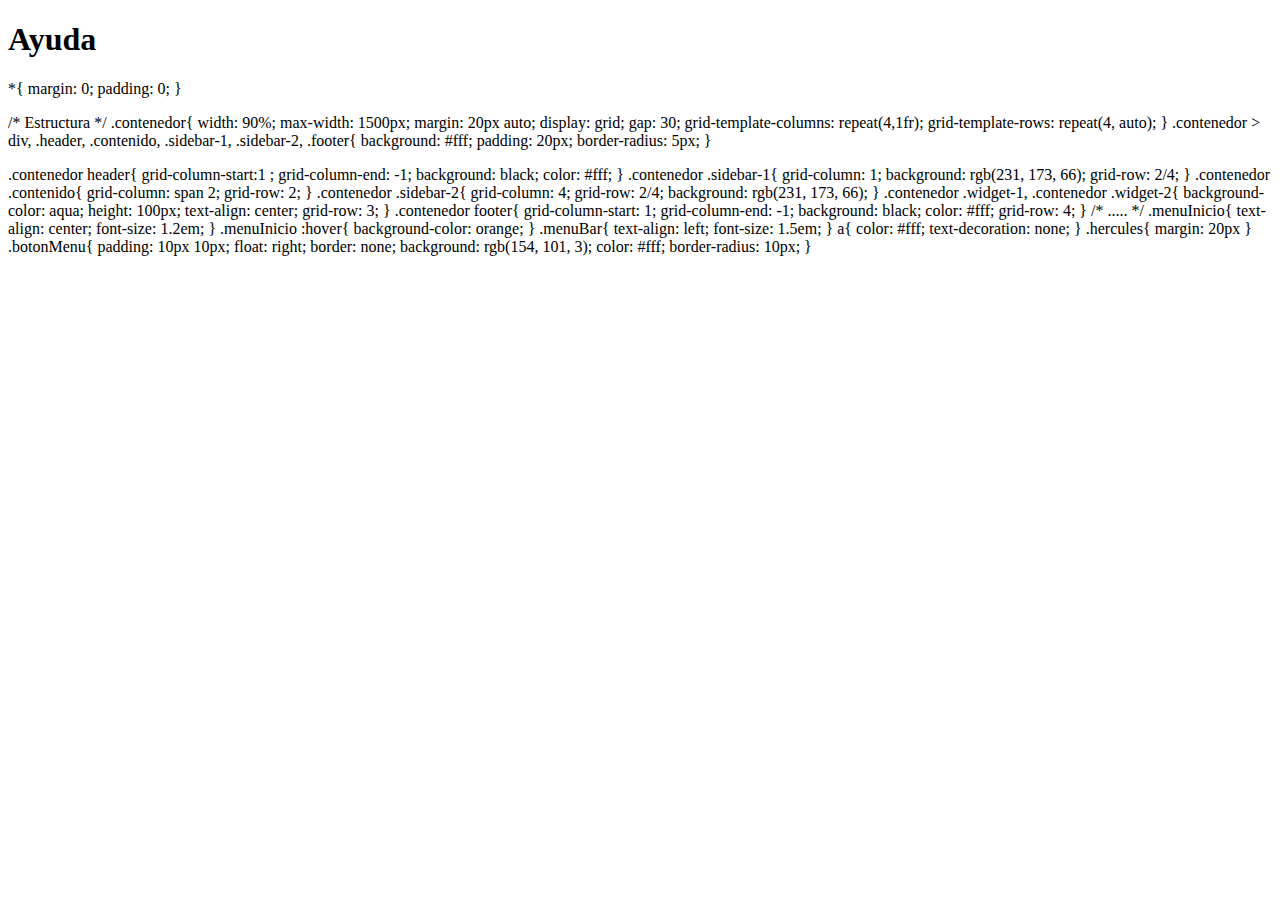
==== index.html @ abd7b9ef "creacion de ayuda" ====
<!DOCTYPE html>
<html lang="en">

<head>
  <meta charset="UTF-8">
  <meta http-equiv="X-UA-Compatible" content="IE=edge">
  <meta name="viewport" content="width=device-width, initial-scale=1.0">
  <title>Document</title>
</head>

<body>
<h1>Ayuda</h1>
  <p>
    *{
    margin: 0;
    padding: 0;
    }
  <p>
    /* Estructura */
    .contenedor{
    width: 90%;
    max-width: 1500px;
    margin: 20px auto;
    display: grid;
    gap: 30;
    grid-template-columns: repeat(4,1fr);
    grid-template-rows: repeat(4, auto);

    }
    .contenedor > div,
    .header,
    .contenido,
    .sidebar-1,
    .sidebar-2,
    .footer{
    background: #fff;
    padding: 20px;
    border-radius: 5px;
    }
  </p>

  .contenedor header{
  grid-column-start:1 ;
  grid-column-end: -1;
  background: black;
  color: #fff;


  }

  .contenedor .sidebar-1{
  grid-column: 1;
  background: rgb(231, 173, 66);
  grid-row: 2/4;
  }

  .contenedor .contenido{
  grid-column: span 2;
  grid-row: 2;
  }

  .contenedor .sidebar-2{
  grid-column: 4;
  grid-row: 2/4;
  background: rgb(231, 173, 66);
  }

  .contenedor .widget-1,
  .contenedor .widget-2{
  background-color: aqua;
  height: 100px;
  text-align: center;
  grid-row: 3;
  }

  .contenedor footer{
  grid-column-start: 1;
  grid-column-end: -1;
  background: black;
  color: #fff;
  grid-row: 4;
  }

  /* ..... */
  .menuInicio{
  text-align: center;
  font-size: 1.2em;

  }
  .menuInicio :hover{
  background-color: orange;
  }

  .menuBar{
  text-align: left;
  font-size: 1.5em;
  }
  a{
  color: #fff;
  text-decoration: none;
  }

  .hercules{
  margin: 20px
  }

  .botonMenu{
  padding: 10px 10px;
  float: right;
  border: none;
  background: rgb(154, 101, 3);
  color: #fff;
  border-radius: 10px;

  }
  </p>
</body>

</html>
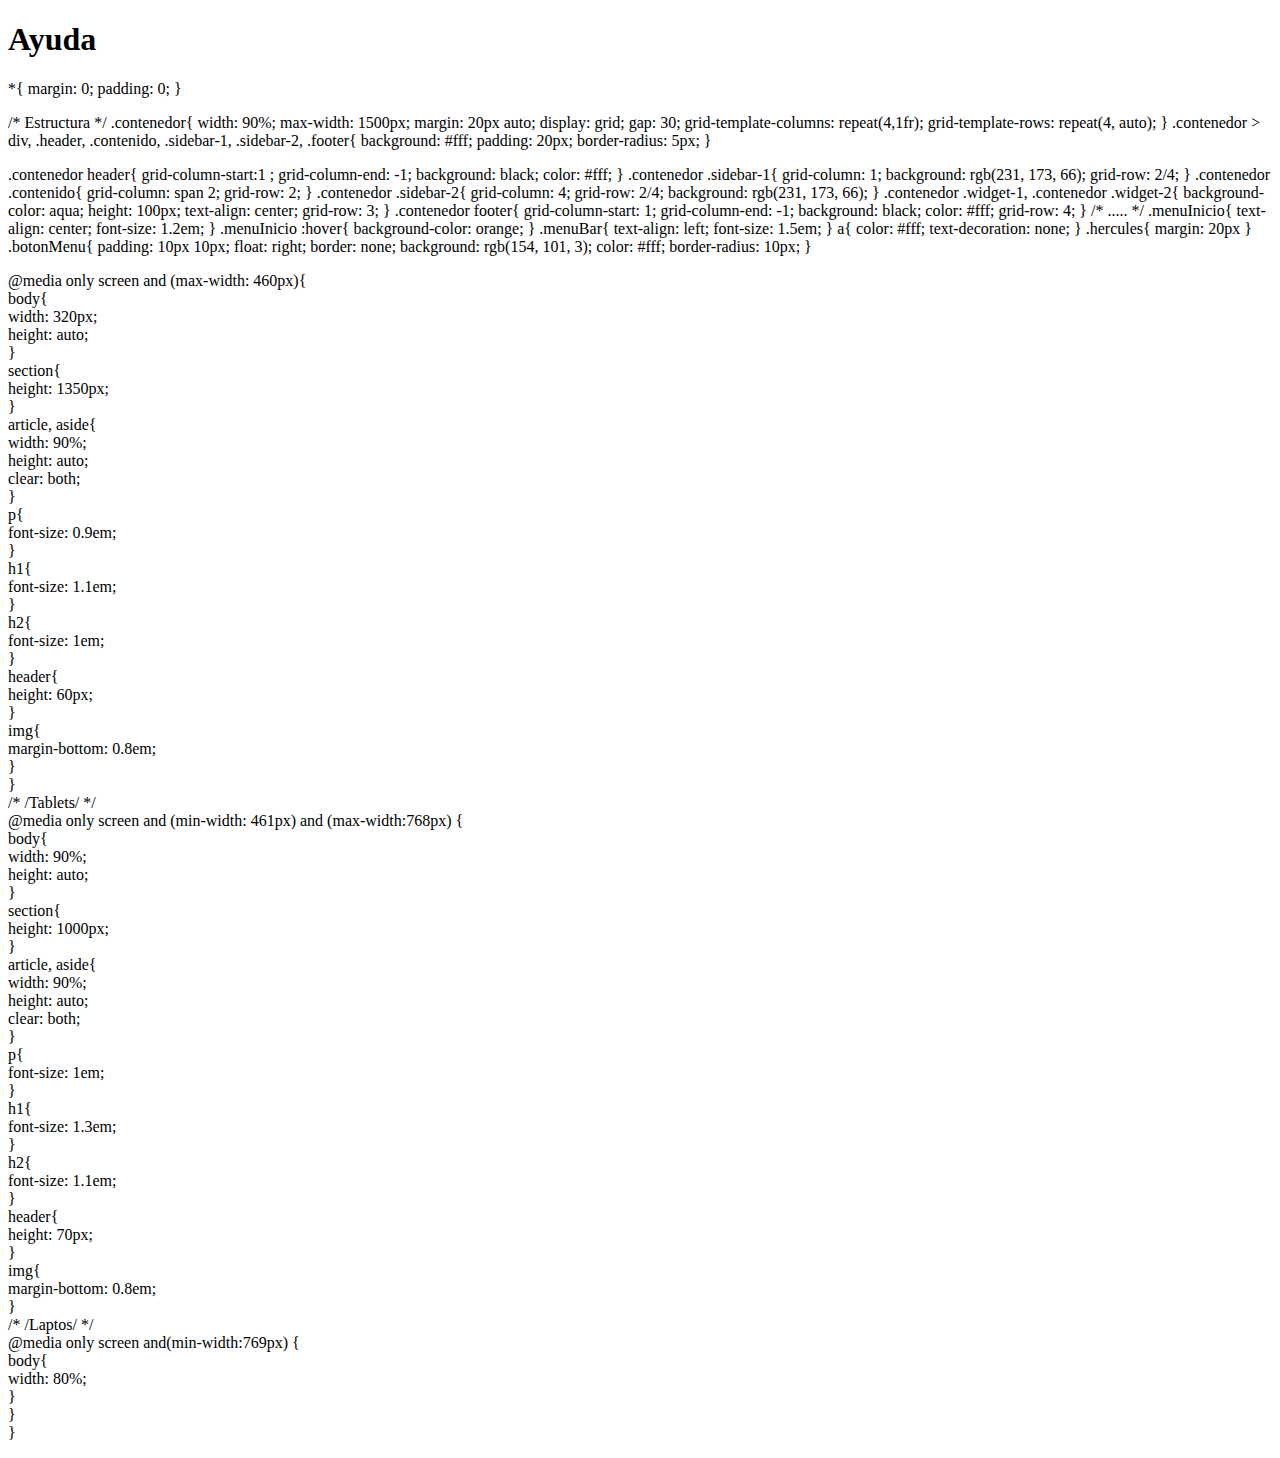
==== commit 4e281d93: "update" ====
--- a/index.html
+++ b/index.html
@@ -114,6 +114,139 @@
 
   }
   </p>
+  <p>
+    @media only screen and (max-width: 460px){
+    <br>
+    body{
+    <br>
+    width: 320px;
+    <br>
+    height: auto;
+    <br>
+    }
+    <br>
+    section{
+    <br>
+    height: 1350px;
+    <br>
+    }
+    <br>
+    article, aside{
+    <br>
+    width: 90%;
+    <br>
+    height: auto;
+    <br>
+    clear: both;
+    <br>
+    }
+    <br>
+    p{
+    <br>
+    font-size: 0.9em;
+    <br>
+    }
+    <br>
+    h1{
+    <br>
+    font-size: 1.1em;
+    <br>
+    }
+    <br>
+    h2{
+    <br>
+    font-size: 1em;
+    <br>
+    }
+    <br>
+    header{
+    <br>
+    height: 60px;
+    <br>
+    }
+    <br>
+    img{
+    <br>
+    margin-bottom: 0.8em;
+    <br>
+    }
+    <br>
+    }
+    <br>
+
+    /* /Tablets/ */
+    <br>
+    @media only screen and (min-width: 461px) and (max-width:768px) {
+    <br>
+    body{
+    <br>
+    width: 90%;
+    <br>
+    height: auto;
+    <br>
+    }
+    <br>
+    section{
+    <br>
+    height: 1000px;
+    <br>
+    }
+    <br>
+    article, aside{
+    <br>
+    width: 90%;
+    <br>
+    height: auto;
+    <br>
+    clear: both;
+    <br>
+    }
+    <br>
+    p{
+    <br>
+    font-size: 1em;
+    <br>
+    }
+    <br>
+    h1{
+    <br>
+    font-size: 1.3em;
+    <br>
+    }
+    <br>
+    h2{
+    <br>
+    font-size: 1.1em;
+    <br>
+    }
+    <br>
+    header{
+    <br>
+    height: 70px;
+    <br>
+    }
+    <br>
+    img{
+    <br>
+    margin-bottom: 0.8em;
+    <br>
+    }
+    <br>
+    /* /Laptos/ */
+    <br>
+    @media only screen and(min-width:769px) {
+    <br>
+    body{
+    <br>
+    width: 80%;
+    <br>
+    }
+    <br>
+    }
+    <br>
+    }
+    <br>
+  </p>
 </body>
 
 </html>
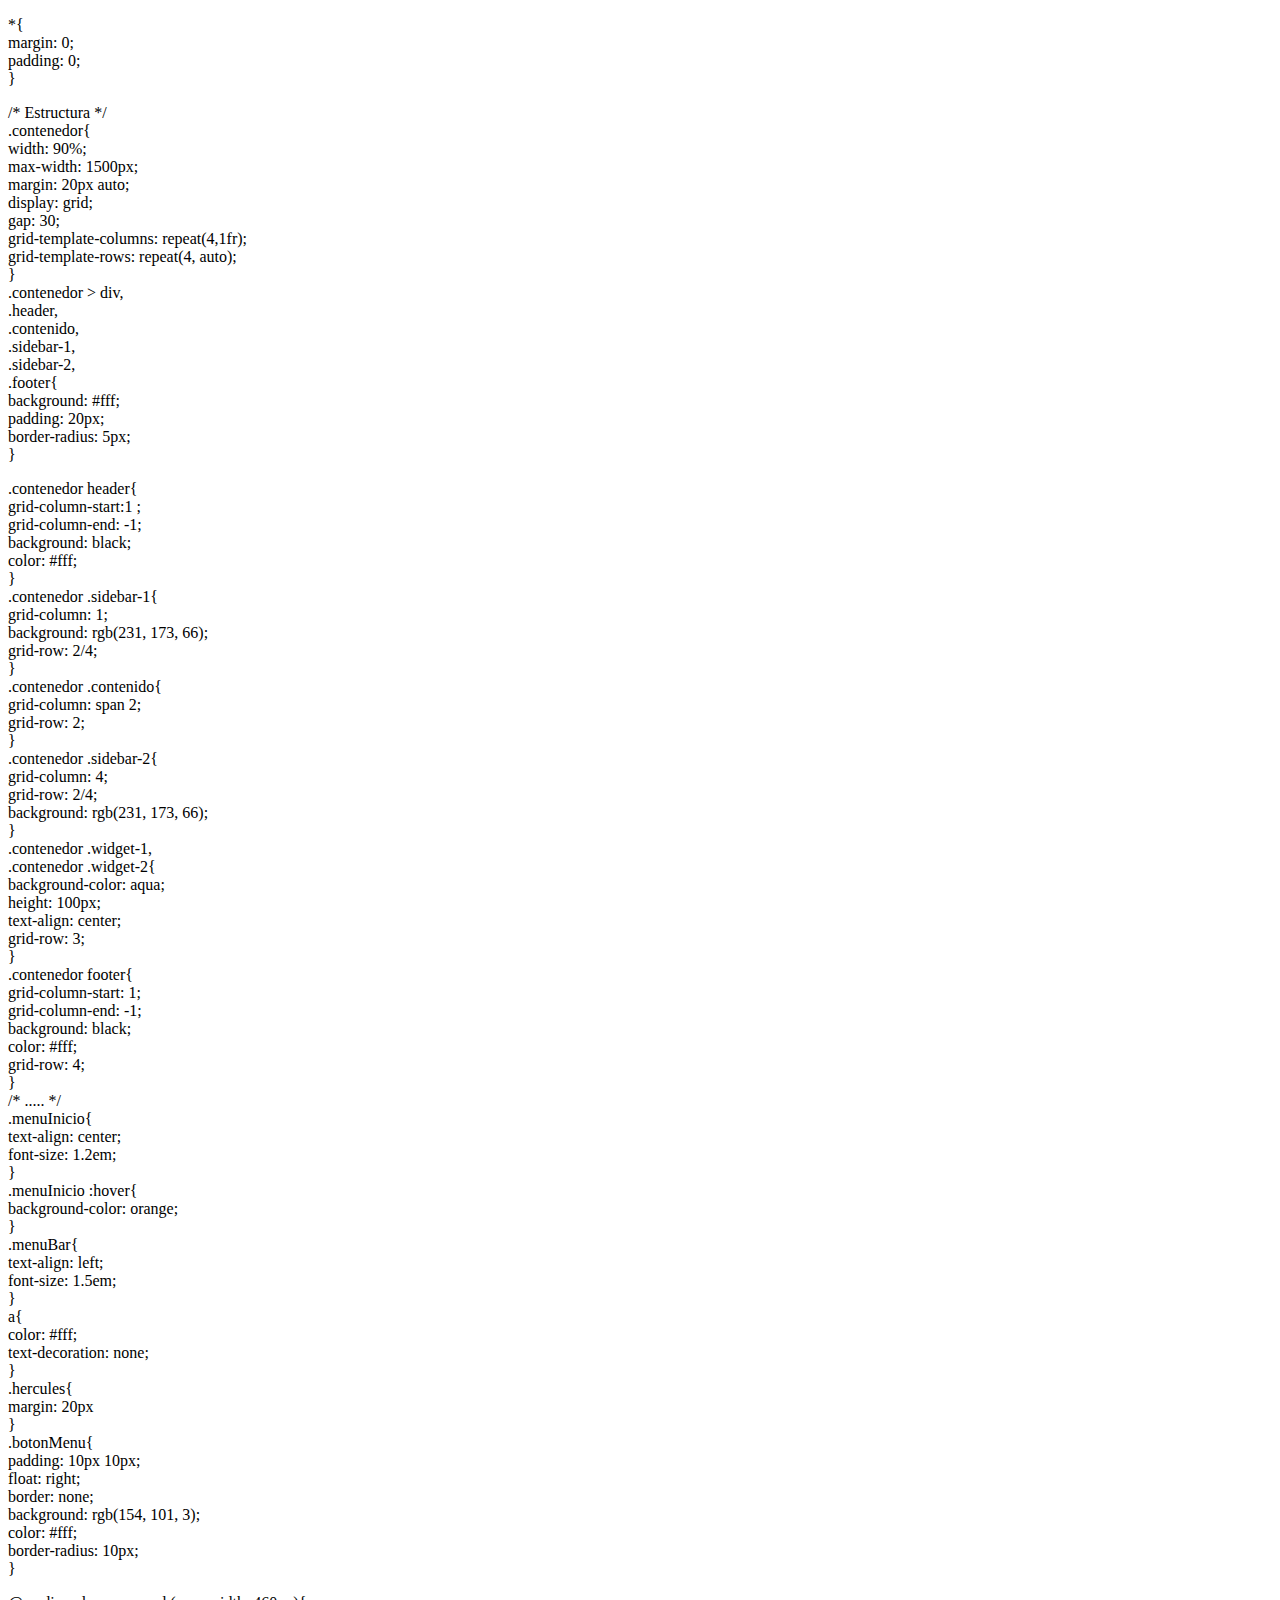
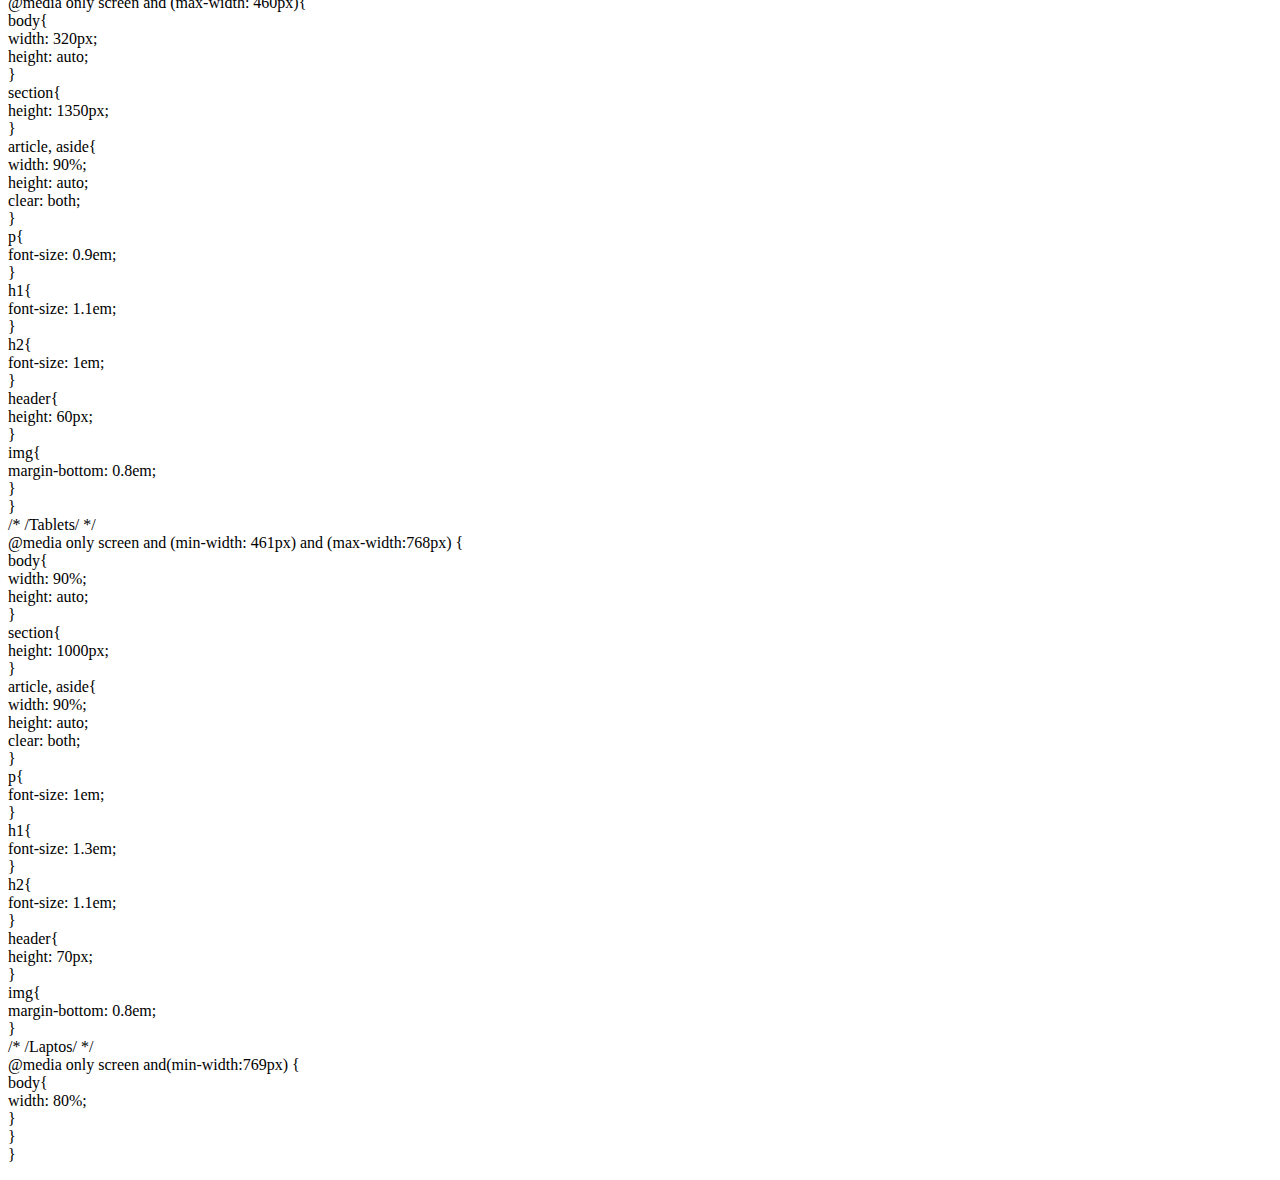
==== commit 6403a29f: "update 2" ====
--- a/index.html
+++ b/index.html
@@ -9,110 +9,187 @@
 </head>
 
 <body>
-<h1>Ayuda</h1>
+  
   <p>
     *{
+    <br>
     margin: 0;
+    <br>
+
     padding: 0;
-    }
+    <br>
+    }
+
   <p>
     /* Estructura */
+    <br>
     .contenedor{
+    <br>
     width: 90%;
+    <br>
     max-width: 1500px;
+    <br>
     margin: 20px auto;
+    <br>
     display: grid;
+    <br>
     gap: 30;
+    <br>
     grid-template-columns: repeat(4,1fr);
+    <br>
     grid-template-rows: repeat(4, auto);
-
-    }
+    <br>
+
+    }
+    <br>
     .contenedor > div,
+    <br>
     .header,
+    <br>
     .contenido,
+    <br>
     .sidebar-1,
+    <br>
     .sidebar-2,
+    <br>
     .footer{
+    <br>
     background: #fff;
+    <br>
     padding: 20px;
+    <br>
     border-radius: 5px;
-    }
+    <br>
+    }
+    <br>
   </p>
 
   .contenedor header{
+  <br>
   grid-column-start:1 ;
+  <br>
   grid-column-end: -1;
+  <br>
   background: black;
+  <br>
   color: #fff;
-
-
-  }
-
+  <br>
+
+  }
+  <br>
   .contenedor .sidebar-1{
+  <br>
   grid-column: 1;
+  <br>
   background: rgb(231, 173, 66);
+  <br>
   grid-row: 2/4;
-  }
+  <br>
+  }
+  <br>
 
   .contenedor .contenido{
+  <br>
   grid-column: span 2;
+  <br>
   grid-row: 2;
-  }
-
+  <br>
+  }
+  <br>
   .contenedor .sidebar-2{
+  <br>
   grid-column: 4;
+  <br>
   grid-row: 2/4;
+  <br>
   background: rgb(231, 173, 66);
-  }
-
+  <br>
+  }
+  <br>
   .contenedor .widget-1,
+  <br>
   .contenedor .widget-2{
+  <br>
   background-color: aqua;
+  <br>
   height: 100px;
+  <br>
   text-align: center;
+  <br>
   grid-row: 3;
-  }
-
+  <br>
+  }
+
+  <br>
   .contenedor footer{
+  <br>
   grid-column-start: 1;
+  <br>
   grid-column-end: -1;
+  <br>
   background: black;
+  <br>
   color: #fff;
+  <br>
   grid-row: 4;
-  }
-
+  <br>
+  }
+  <br>
   /* ..... */
+  <br>
   .menuInicio{
+  <br>
   text-align: center;
+  <br>
   font-size: 1.2em;
-
-  }
+  <br>
+  }
+  <br>
   .menuInicio :hover{
+  <br>
   background-color: orange;
-  }
-
+  <br>
+  }
+  <br>
   .menuBar{
+  <br>
   text-align: left;
+  <br>
   font-size: 1.5em;
-  }
+  <br>
+  }
+  <br>
   a{
+    <br>
   color: #fff;
+  <br>
   text-decoration: none;
-  }
-
+  <br>
+  }
+<br>
   .hercules{
+    <br>
   margin: 20px
-  }
-
+  <br>
+  }
+<br>
   .botonMenu{
+    <br>
   padding: 10px 10px;
+  <br>
   float: right;
+  <br>
   border: none;
+  <br>
   background: rgb(154, 101, 3);
+  <br>
   color: #fff;
+  <br>
   border-radius: 10px;
-
-  }
+  <br>
+
+  }
+  <br>
   </p>
   <p>
     @media only screen and (max-width: 460px){
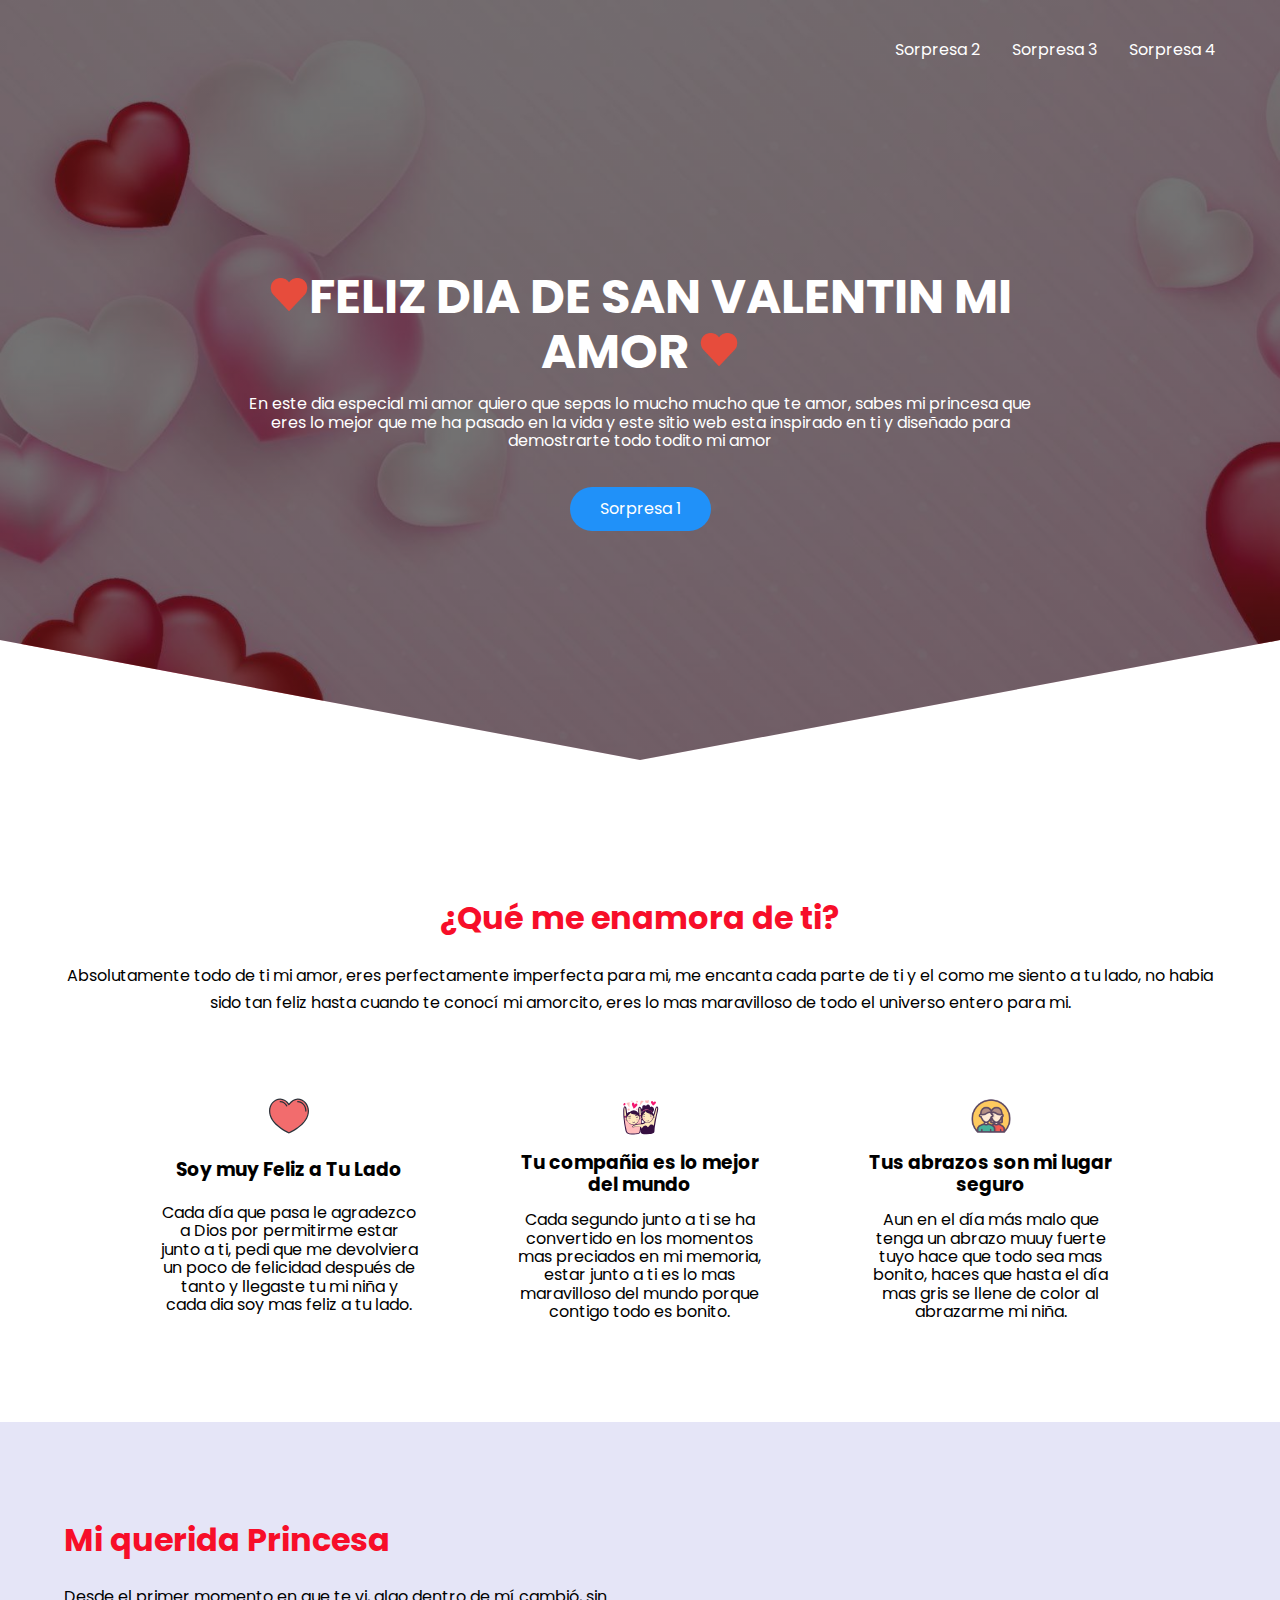
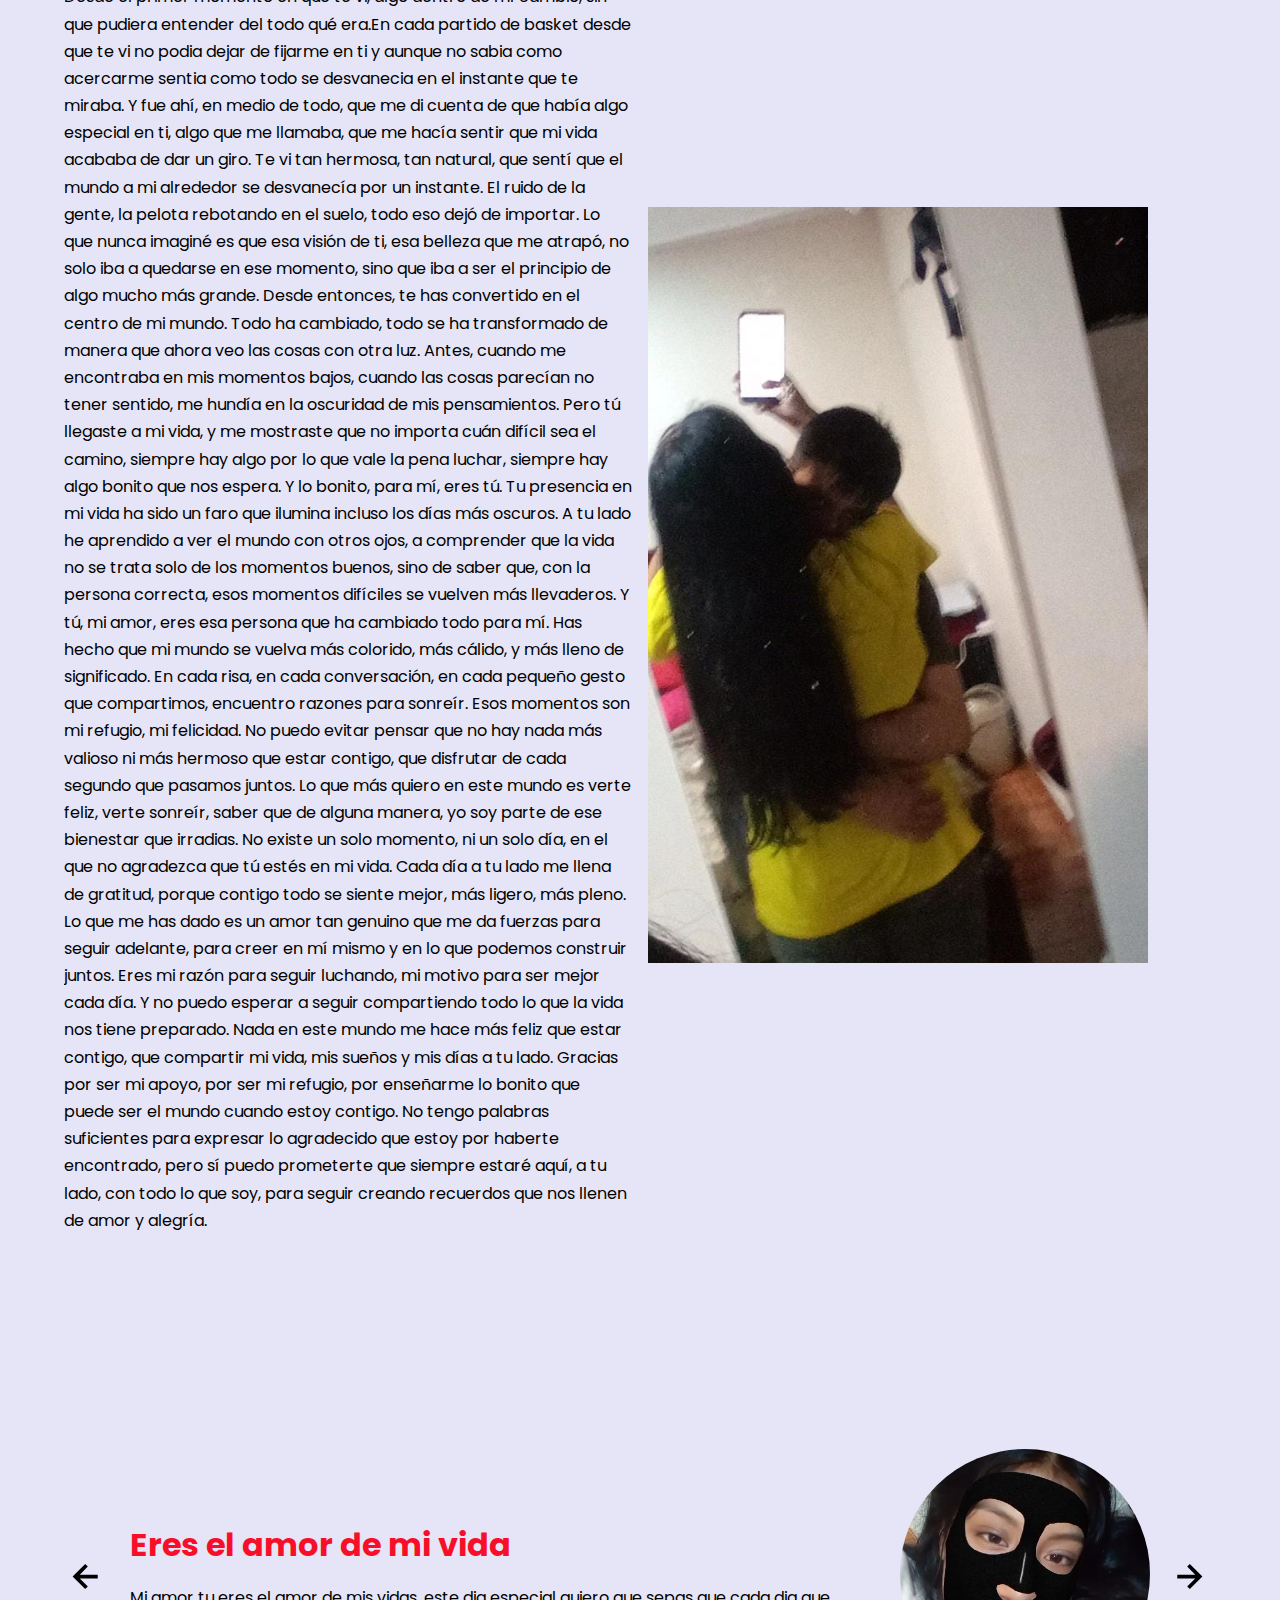
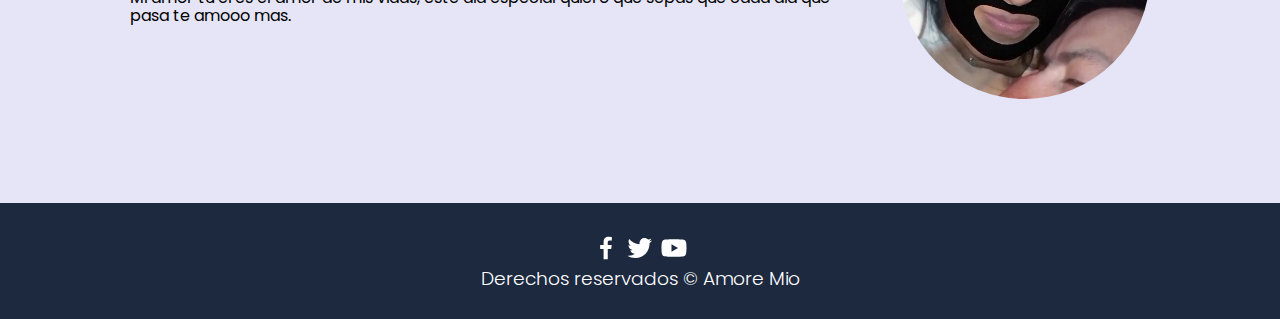
==== commit 66893cf8: "nuevo proyecto" ====
--- a/index.html
+++ b/index.html
@@ -1,329 +1,210 @@
 <!DOCTYPE html>
-<html lang="en">
+<html lang="es">
 
 <head>
-  <meta charset="UTF-8">
-  <meta http-equiv="X-UA-Compatible" content="IE=edge">
-  <meta name="viewport" content="width=device-width, initial-scale=1.0">
-  <title>Document</title>
+    <meta charset="UTF-8">
+    <meta http-equiv="X-UA-Compatible" content="IE=edge">
+    <meta name="viewport" content="width=device-width, initial-scale=1.0">
+    <title>MASTER EN CSS</title>
+    <link rel="shortcut icon" href="./images/favicon.png" type="image/x-icon">
+    <link rel="stylesheet" href="./css/normalize.css">
+    <link rel="stylesheet" href="./css/estilos.css">
+
+    <meta name="theme-color" content="#2091F9">
+
+    <meta name="title" content="Aprende CSS desde cero">
+    <meta name="description"
+        content="Hola, soy una descripción que verás cuando busques algo de mi temática en Google.">
+
+
+    <meta property="og:type" content="website">
+    <meta property="og:url" content="https://alexcgdesign.github.io">
+    <meta property="og:title" content="Aprende CSS desde cero">
+    <meta property="og:description"
+        content="Hola, soy una descripción que verás cuando busques algo de mi temática en Google.">
+    <meta property="og:image" content="https://alexcgdesign.github.io/images/css.jpg">
+
+    <meta property="twitter:card" content="summary_large_image">
+    <meta property="twitter:url" content="https://www.jordanalex.com/">
+    <meta property="twitter:title" content="Aprende CSS desde cero">
+    <meta property="twitter:description"
+        content="Hola, soy una descripción que verás cuando busques algo de mi temática en Google.">
+    <meta property="twitter:image" content="https://alexcgdesign.github.io/images/css.jpg">
 </head>
 
 <body>
-  
-  <p>
-    *{
-    <br>
-    margin: 0;
-    <br>
-
-    padding: 0;
-    <br>
-    }
-
-  <p>
-    /* Estructura */
-    <br>
-    .contenedor{
-    <br>
-    width: 90%;
-    <br>
-    max-width: 1500px;
-    <br>
-    margin: 20px auto;
-    <br>
-    display: grid;
-    <br>
-    gap: 30;
-    <br>
-    grid-template-columns: repeat(4,1fr);
-    <br>
-    grid-template-rows: repeat(4, auto);
-    <br>
-
-    }
-    <br>
-    .contenedor > div,
-    <br>
-    .header,
-    <br>
-    .contenido,
-    <br>
-    .sidebar-1,
-    <br>
-    .sidebar-2,
-    <br>
-    .footer{
-    <br>
-    background: #fff;
-    <br>
-    padding: 20px;
-    <br>
-    border-radius: 5px;
-    <br>
-    }
-    <br>
-  </p>
-
-  .contenedor header{
-  <br>
-  grid-column-start:1 ;
-  <br>
-  grid-column-end: -1;
-  <br>
-  background: black;
-  <br>
-  color: #fff;
-  <br>
-
-  }
-  <br>
-  .contenedor .sidebar-1{
-  <br>
-  grid-column: 1;
-  <br>
-  background: rgb(231, 173, 66);
-  <br>
-  grid-row: 2/4;
-  <br>
-  }
-  <br>
-
-  .contenedor .contenido{
-  <br>
-  grid-column: span 2;
-  <br>
-  grid-row: 2;
-  <br>
-  }
-  <br>
-  .contenedor .sidebar-2{
-  <br>
-  grid-column: 4;
-  <br>
-  grid-row: 2/4;
-  <br>
-  background: rgb(231, 173, 66);
-  <br>
-  }
-  <br>
-  .contenedor .widget-1,
-  <br>
-  .contenedor .widget-2{
-  <br>
-  background-color: aqua;
-  <br>
-  height: 100px;
-  <br>
-  text-align: center;
-  <br>
-  grid-row: 3;
-  <br>
-  }
-
-  <br>
-  .contenedor footer{
-  <br>
-  grid-column-start: 1;
-  <br>
-  grid-column-end: -1;
-  <br>
-  background: black;
-  <br>
-  color: #fff;
-  <br>
-  grid-row: 4;
-  <br>
-  }
-  <br>
-  /* ..... */
-  <br>
-  .menuInicio{
-  <br>
-  text-align: center;
-  <br>
-  font-size: 1.2em;
-  <br>
-  }
-  <br>
-  .menuInicio :hover{
-  <br>
-  background-color: orange;
-  <br>
-  }
-  <br>
-  .menuBar{
-  <br>
-  text-align: left;
-  <br>
-  font-size: 1.5em;
-  <br>
-  }
-  <br>
-  a{
-    <br>
-  color: #fff;
-  <br>
-  text-decoration: none;
-  <br>
-  }
-<br>
-  .hercules{
-    <br>
-  margin: 20px
-  <br>
-  }
-<br>
-  .botonMenu{
-    <br>
-  padding: 10px 10px;
-  <br>
-  float: right;
-  <br>
-  border: none;
-  <br>
-  background: rgb(154, 101, 3);
-  <br>
-  color: #fff;
-  <br>
-  border-radius: 10px;
-  <br>
-
-  }
-  <br>
-  </p>
-  <p>
-    @media only screen and (max-width: 460px){
-    <br>
-    body{
-    <br>
-    width: 320px;
-    <br>
-    height: auto;
-    <br>
-    }
-    <br>
-    section{
-    <br>
-    height: 1350px;
-    <br>
-    }
-    <br>
-    article, aside{
-    <br>
-    width: 90%;
-    <br>
-    height: auto;
-    <br>
-    clear: both;
-    <br>
-    }
-    <br>
-    p{
-    <br>
-    font-size: 0.9em;
-    <br>
-    }
-    <br>
-    h1{
-    <br>
-    font-size: 1.1em;
-    <br>
-    }
-    <br>
-    h2{
-    <br>
-    font-size: 1em;
-    <br>
-    }
-    <br>
-    header{
-    <br>
-    height: 60px;
-    <br>
-    }
-    <br>
-    img{
-    <br>
-    margin-bottom: 0.8em;
-    <br>
-    }
-    <br>
-    }
-    <br>
-
-    /* /Tablets/ */
-    <br>
-    @media only screen and (min-width: 461px) and (max-width:768px) {
-    <br>
-    body{
-    <br>
-    width: 90%;
-    <br>
-    height: auto;
-    <br>
-    }
-    <br>
-    section{
-    <br>
-    height: 1000px;
-    <br>
-    }
-    <br>
-    article, aside{
-    <br>
-    width: 90%;
-    <br>
-    height: auto;
-    <br>
-    clear: both;
-    <br>
-    }
-    <br>
-    p{
-    <br>
-    font-size: 1em;
-    <br>
-    }
-    <br>
-    h1{
-    <br>
-    font-size: 1.3em;
-    <br>
-    }
-    <br>
-    h2{
-    <br>
-    font-size: 1.1em;
-    <br>
-    }
-    <br>
-    header{
-    <br>
-    height: 70px;
-    <br>
-    }
-    <br>
-    img{
-    <br>
-    margin-bottom: 0.8em;
-    <br>
-    }
-    <br>
-    /* /Laptos/ */
-    <br>
-    @media only screen and(min-width:769px) {
-    <br>
-    body{
-    <br>
-    width: 80%;
-    <br>
-    }
-    <br>
-    }
-    <br>
-    }
-    <br>
-  </p>
+
+    <header class="hero">
+        <nav class="nav container">
+            <div class="nav__logo">
+              
+            </div>
+
+            <ul class="nav__link nav__link--menu">
+                <li class="nav__items">
+                    <a href="#" class="nav__links">Sorpresa 2</a>
+                </li>
+                <li class="nav__items">
+                    <a href="#" class="nav__links">Sorpresa 3</a>
+                </li>
+                <li class="nav__items">
+                    <a href="#" class="nav__links">Sorpresa 4</a>
+                </li>
+               
+
+                <img src="./images/close.svg" class="nav__close">
+            </ul>
+
+            <div class="nav__menu">
+                <img src="./images/menu.svg" class="nav__img">
+            </div>
+        </nav>
+
+        <section class="hero__container container">
+            <h1 class="hero__title"><img src="./images/corazon.ico" class="about__icon">FELIZ DIA DE SAN VALENTIN MI AMOR 
+                <img src="./images/corazon.ico" class="about__icon"></h1>
+            <p class="hero__paragraph">En este dia especial mi amor quiero que sepas lo mucho mucho que te amor, sabes mi princesa que eres lo mejor que me ha pasado en la vida
+                y este sitio web esta inspirado en ti y diseñado para demostrarte todo todito mi amor
+            </p>
+            <a href="/miAmor.html" class="cta">Sorpresa 1</a>
+
+        </section>
+    </header>
+
+    <main>
+        <section class="container about">
+            <h2 class="subtitle">¿Qué me enamora de ti?</h2>
+            <p class="about__paragraph">Absolutamente todo de ti mi amor, eres perfectamente imperfecta para mi, me encanta cada parte de ti 
+                y el como me siento a tu lado, no habia sido tan feliz hasta cuando te conocí mi amorcito, eres lo mas maravilloso de todo el universo
+                entero para mi.
+            </p>
+
+            <div class="about__main">
+                <article class="about__icons">
+                    <img src="./images/heart.svg" class="about__icon">
+                    <h3 class="about__title">Soy muy Feliz a Tu Lado</h3>
+                    <p class="about__paragrah">Cada día que pasa le agradezco a Dios por permitirme estar junto a ti, pedi que me devolviera 
+                        un poco de felicidad después de tanto y llegaste tu mi niña y cada dia soy mas feliz a tu lado.
+                    </p>
+                </article>
+
+                <article class="about__icons">
+                    <img src="./images/hap.svg" class="about__icon">
+                    <h3 class="about__title">Tu compañia es lo mejor del mundo</h3>
+                    <p class="about__paragrah">Cada segundo junto a ti se ha convertido en los momentos mas preciados en mi memoria, estar junto a ti 
+                        es lo mas maravilloso del mundo porque contigo todo es bonito.
+                    </p>
+                </article>
+
+                <article class="about__icons">
+                    <img src="./images/boy.ico" class="about__icon">
+                    <h3 class="about__title">Tus abrazos son mi lugar seguro</h3>
+                    <p class="about__paragrah">Aun en el día más malo que tenga un abrazo muuy fuerte tuyo hace que todo sea mas bonito, haces que hasta el día
+                        mas gris se llene de color al abrazarme mi niña.
+                    </p>
+                </article>
+            </div>
+        </section>
+
+        <section class="knowledge">
+            <div class="knowledge__container container">
+                <div class="knowledege__texts">
+                    <h2 class="subtitle">Mi querida Princesa</h2>
+                    <p class="knowledge__paragraph">Desde el primer momento en que te vi, algo dentro de mí cambió, sin que pudiera entender del todo qué era.En cada partido de basket desde que te vi no podia dejar de fijarme en ti y aunque no sabia como acercarme sentia como todo se desvanecia en el instante que te miraba. Y fue ahí, en medio de todo, que me di cuenta de que había algo especial en ti, algo que me llamaba, que me hacía sentir que mi vida acababa de dar un giro. Te vi tan hermosa, tan natural, que sentí que el mundo a mi alrededor se desvanecía por un instante. El ruido de la gente, la pelota rebotando en el suelo, todo eso dejó de importar.
+
+                        Lo que nunca imaginé es que esa visión de ti, esa belleza que me atrapó, no solo iba a quedarse en ese momento, sino que iba a ser el principio de algo mucho más grande. Desde entonces, te has convertido en el centro de mi mundo. Todo ha cambiado, todo se ha transformado de manera que ahora veo las cosas con otra luz. Antes, cuando me encontraba en mis momentos bajos, cuando las cosas parecían no tener sentido, me hundía en la oscuridad de mis pensamientos. Pero tú llegaste a mi vida, y me mostraste que no importa cuán difícil sea el camino, siempre hay algo por lo que vale la pena luchar, siempre hay algo bonito que nos espera. Y lo bonito, para mí, eres tú.
+                        
+                        Tu presencia en mi vida ha sido un faro que ilumina incluso los días más oscuros. A tu lado he aprendido a ver el mundo con otros ojos, a comprender que la vida no se trata solo de los momentos buenos, sino de saber que, con la persona correcta, esos momentos difíciles se vuelven más llevaderos. Y tú, mi amor, eres esa persona que ha cambiado todo para mí. Has hecho que mi mundo se vuelva más colorido, más cálido, y más lleno de significado.
+                        
+                        En cada risa, en cada conversación, en cada pequeño gesto que compartimos, encuentro razones para sonreír. Esos momentos son mi refugio, mi felicidad. No puedo evitar pensar que no hay nada más valioso ni más hermoso que estar contigo, que disfrutar de cada segundo que pasamos juntos. Lo que más quiero en este mundo es verte feliz, verte sonreír, saber que de alguna manera, yo soy parte de ese bienestar que irradias.
+                        
+                        No existe un solo momento, ni un solo día, en el que no agradezca que tú estés en mi vida. Cada día a tu lado me llena de gratitud, porque contigo todo se siente mejor, más ligero, más pleno. Lo que me has dado es un amor tan genuino que me da fuerzas para seguir adelante, para creer en mí mismo y en lo que podemos construir juntos. Eres mi razón para seguir luchando, mi motivo para ser mejor cada día. Y no puedo esperar a seguir compartiendo todo lo que la vida nos tiene preparado.
+                        
+                        Nada en este mundo me hace más feliz que estar contigo, que compartir mi vida, mis sueños y mis días a tu lado. Gracias por ser mi apoyo, por ser mi refugio, por enseñarme lo bonito que puede ser el mundo cuando estoy contigo. No tengo palabras suficientes para expresar lo agradecido que estoy por haberte encontrado, pero sí puedo prometerte que siempre estaré aquí, a tu lado, con todo lo que soy, para seguir creando recuerdos que nos llenen de amor y alegría.
+                        
+                         </a>
+                </div>
+
+                <figure class="knowledge__picture">
+                    <img src="./images/image1.jpeg" class="knowledge__img">
+                </figure>
+            </div>
+        </section>
+
+
+        <section class="testimony">
+            <div class="testimony__container container">
+                <img src="./images/leftarrow.svg" class="testimony__arrow" id="before">
+
+                <section class="testimony__body testimony__body--show" data-id="1">
+                    <div class="testimony__texts">
+                        <h2 class="subtitle">Eres el amor de mi vida </h2>
+                        <p class="testimony__review">Mi amor tu eres el amor de mis vidas, este dia especial quiero que sepas que cada dia que pasa te amooo mas.</p>
+                    </div>
+
+                    <figure class="testimony__picture">
+                        <img src="./images/WhatsApp Image 2025-02-13 at 16.06.36.jpeg" class="testimony__img">
+                    </figure>
+                </section>
+
+                <section class="testimony__body" data-id="2">
+                    <div class="testimony__texts">
+                        <h2 class="subtitle">La mujer de mis sueños</h2>
+                        <p class="testimony__review">Tu mi amor eres la mujer de mis sueños tienes cada detallito que alguna vez soñe.</p>
+                    </div>
+
+                    <figure class="testimony__picture">
+                        <img src="./images/image4.jpeg" class="testimony__img">
+                    </figure>
+                </section>
+
+                <section class="testimony__body" data-id="3">
+                    <div class="testimony__texts">
+                        <h2 class="subtitle">Daria todo por ti</h2>
+                        <p class="testimony__review">Eres mi todo mi princesa y daria todo de mi por siempre verte feliz, arriesgaria todo solo por ti mi princesa</p>
+                    </div>
+
+                    <figure class="testimony__picture">
+                        <img src="./images/image3.jpeg" class="testimony__img">
+                    </figure>
+                </section>
+
+                <section class="testimony__body" data-id="4">
+                    <div class="testimony__texts">
+                        <h2 class="subtitle">Mi mundo es mas bonito contigo </h2>
+                        <p class="testimony__review">COmo siempre te lo he dicho mi princesa tu haces que mi mundo tenga color, tu haces que mi vida sea mejor, a tu lado siento que puedo con todo.</p>
+                    </div>
+
+                    <figure class="testimony__picture">
+                        <img src="./images/image2.jpeg" class="testimony__img">
+                    </figure>
+                </section>
+
+
+                <img src="./images/rightarrow.svg" class="testimony__arrow" id="next">
+            </div>
+        </section>
+
+       
+    </main>
+
+    <footer class="footer">
+        
+
+        <section class="footer__copy container">
+            <div class="footer__social">
+                <a href="#" class="footer__icons"><img src="./images/facebook.svg" class="footer__img"></a>
+                <a href="#" class="footer__icons"><img src="./images/twitter.svg" class="footer__img"></a>
+                <a href="#" class="footer__icons"><img src="./images/youtube.svg" class="footer__img"></a>
+            </div>
+
+            <h3 class="footer__copyright">Derechos reservados &copy; Amore Mio</h3>
+        </section>
+    </footer>
+
+    <script src="./js/slider.js"></script>
+    <script src="./js/questions.js"></script>
+    <script src="./js/menu.js"></script>
 </body>
 
-</html>
+</html>--- a/css/estilos.css
+++ b/css/estilos.css
@@ -0,0 +1,677 @@
+@import url('https://fonts.googleapis.com/css2?family=Poppins:wght@300;400;600;700&display=swap');
+
+:root {
+    --padding-container: 100px 0;
+    --color-title: #f70e29;
+}
+
+body {
+    font-family: 'Poppins', sans-serif;
+}
+
+.container {
+    width: 90%;
+    max-width: 1200px;
+    margin: 0 auto;
+    overflow: hidden;
+    padding: var(--padding-container);
+}
+
+.hero {
+    width: 100%;
+    height: 100vh;
+    min-height: 600px;
+    max-height: 800px;
+    position: relative;
+    display: grid;
+    grid-template-rows: 100px 1fr;
+    color: #fff;
+}
+
+.hero::before {
+    content: "";
+    position: absolute;
+    top: 0;
+    left: 0;
+    width: 100%;
+    height: 100%;
+    background-image: linear-gradient(180deg, #0000008c 0%, #0000008c 100%), url('../images/valentine.jpg');
+    background-size: cover;
+    clip-path: polygon(0 0, 100% 0, 100% 80%, 50% 95%, 0 80%);
+    z-index: -1;
+}
+
+
+/* Nav */
+
+.nav {
+    --padding-container: 0;
+    height: 100%;
+    display: flex;
+    align-items: center;
+}
+
+.nav__title {
+    font-weight: 300;
+}
+
+.nav__link {
+    margin-left: auto;
+    padding: 0;
+    display: grid;
+    grid-auto-flow: column;
+    grid-auto-columns: max-content;
+    gap: 2em;
+}
+
+.nav__items {
+    list-style: none;
+}
+
+.nav__links {
+    color: #fff;
+    text-decoration: none;
+}
+
+.nav__menu {
+    margin-left: auto;
+    cursor: pointer;
+    display: none;
+}
+
+.nav__img {
+    display: block;
+    width: 30px;
+}
+
+
+.nav__close {
+    display: var(--show, none);
+}
+
+
+/* Hero container */
+
+.hero__container {
+    max-width: 800px;
+    --padding-container: 0;
+    display: grid;
+    grid-auto-rows: max-content;
+    align-content: center;
+    gap: 1em;
+    padding-bottom: 100px;
+    text-align: center;
+}
+
+.hero__title {
+    font-size: 3rem;
+}
+
+.hero__paragraph {
+    margin-bottom: 20px;
+}
+
+.cta {
+    display: inline-block;
+    background-color: #2091F9;
+    justify-self: center;
+    color: #fff;
+    text-decoration: none;
+    padding: 13px 30px;
+    border-radius: 32px;
+}
+
+/* About */
+
+.about {
+    text-align: center;
+}
+
+.subtitle {
+    color: var(--color-title);
+    font-size: 2rem;
+    margin-bottom: 25px;
+}
+
+
+.about__paragraph {
+    line-height: 1.7;
+}
+
+.about__main {
+    padding-top: 80px;
+    display: grid;
+    width: 90%;
+    margin: 0 auto;
+    gap: 1em;
+    overflow: hidden;
+    grid-template-columns: repeat(auto-fit, minmax(260px, auto));
+}
+
+
+.about__icons {
+    display: grid;
+    gap: 1em;
+    justify-items: center;
+    width: 260px;
+    overflow: hidden;
+    margin: 0 auto;
+}
+
+.about__icon {
+    width: 40px;
+}
+
+/* Knowledge */
+
+.knowledge {
+    background-color: #e5e5f7;
+    background-image: radial-gradient(#444cf7 0.5px, transparent 0.5px), radial-gradient(#444cf7 0.5px, #e5e5f7 0.5px);
+    background-size: 20px 20px;
+    background-position: 0 0, 10px 10px;
+    overflow: hidden;
+}
+
+.knowledge__container{
+    display: grid;
+    grid-template-columns: 1fr 1fr;
+    gap: 1em;
+    align-items: center;
+}
+
+.knowledge__picture{
+    max-width: 500px;
+}
+
+.knowledge__paragraph{
+    line-height: 1.7;
+    margin-bottom: 15px;
+}
+
+.knowledge__img{
+    width: 100%;
+    display: block;
+}
+
+/* price */
+
+.price{
+    text-align: center;
+}
+
+.price__table{
+    padding-top: 60px;
+    display: flex;
+    flex-wrap: wrap;
+    gap: 2.5em;
+    justify-content: space-evenly;
+    align-items: center;
+}
+
+.price__element{
+    background-color: #e5e5f7;
+    text-align: center;
+    border-radius: 10px;
+    width: 330px;
+    padding: 40px;
+    --color-plan: #696871;
+    --color-price: #1D293F;
+    --bg-cta: #fff;
+    --color-cta: #5454D4;
+    --color-items: #696871;
+}
+
+.price__element--best{
+    width: 370px;
+    padding: 60px 40px;
+    background-color: #FF7143;
+    --color-plan: rgb(255 255 255 / 75%);
+    --color-price: #fff;
+    --bg-cta: #9F3919;
+    --color-cta: #FFF;
+    --color-items: #fff;
+}
+
+
+.price__name{
+    color: var(--color-plan);
+    margin-bottom: 15px;
+    font-weight: 300;
+}
+
+.price__price{
+    font-size: 2.5rem;
+    color: var(--color-price);
+}
+
+.price__items{
+    margin-top: 35px;
+    display: grid;
+    gap: 1em;
+    font-weight: 300;
+    font-size: 1.2rem;
+    margin-bottom: 50px;
+    color: var(--color-items);
+}
+
+.price__cta{
+    display: block;
+    padding: 20px 0;
+    border-radius: 10px;
+    text-decoration: none;
+    background-color: var(--bg-cta);
+    font-weight: 600;
+    color: var(--color-cta);
+    box-shadow: 0 0 1px rgba(0, 0, 0, .5);
+}
+
+/* Testimony */
+
+.testimony{
+    background-color: #e5e5f7;
+}
+
+.testimony__container{
+    display: grid;
+    grid-template-columns: 50px 1fr 50px;
+    gap: 1em;
+    align-items: center;
+}
+
+.testimony__body{
+    display: grid;
+    grid-template-columns: 1fr max-content;
+    justify-content: space-between;
+    align-items: center;
+    gap: 2em;
+    grid-column: 2/3;
+    grid-row: 1/2;
+    opacity: 0;
+    pointer-events: none;
+}
+
+
+.testimony__body--show{
+    pointer-events: unset;
+    opacity: 1;
+    transition: opacity 1.5s ease-in-out;
+}
+
+.testimony__img{
+    width: 250px;
+    height: 250px;
+    border-radius: 50%;
+    object-fit: cover;
+    object-position: 50% 30%;
+}
+
+.testimony__texts{
+    max-width: 700px;
+}
+
+.testimony__course{
+    background-color: royalblue;
+    color: #fff;
+    display: inline-block;
+    padding: 5px;
+}
+
+.testimony__arrow{
+    width: 90%;
+    cursor: pointer;
+}
+
+/* Questions */
+
+.questions{
+    text-align: center;
+}
+
+.questions__container{
+    display: grid;
+    gap: 2em;
+    padding-top: 50px;
+    padding-bottom: 100px;
+}
+
+.questions__padding{
+    padding: 0;
+    transition: padding .3s;
+    border: 1px solid #5454D4;
+    border-radius: 6px;
+}
+
+.questions__padding--add{
+    padding-bottom: 30px;
+}
+
+.questions__answer{
+    padding: 0 30px 0;
+    overflow: hidden;
+}
+
+.questions__title{
+    text-align: left;
+    display: flex;
+    font-size: 20px;
+    padding: 30px 0 30px;
+    cursor: pointer;
+    color: var(--color-title);
+    justify-content: space-between;
+}
+
+.questions__arrow{
+    border-radius: 50%;
+    background-color: var(--color-title);
+    width: 25px;
+    height: 25px;
+    display: flex;
+    justify-content: center;
+    align-items: center;
+    align-self: flex-end;
+    margin-left: 10px;
+    transition:  transform .3s;
+}
+
+.questions__arrow--rotate{
+    transform: rotate(180deg);
+}
+
+.questions__show{
+    text-align: left;
+    height: 0;
+    transition: height .3s;
+}
+
+.questions__img{
+    display: block;
+}
+
+.questions__copy{
+    width: 60%;
+    margin: 0 auto;
+    margin-bottom: 30px;
+}
+
+/* Footer */
+
+.footer{
+    background-color: #1D293F;
+}
+
+.footer__title{
+    font-weight: 300;
+    font-size: 2rem;
+    margin-bottom: 30px;
+}
+
+.footer__title, .footer__newsletter{
+    color: #fff;
+}
+
+
+.footer__container{
+    display: flex;
+    justify-content: space-between;
+    align-items: center;
+    border-bottom: 1px solid #fff;
+    padding-bottom: 60px;
+}
+
+.nav--footer{
+    padding-bottom: 20px;
+    display: grid;
+    gap: 1em;
+    grid-auto-flow: row;
+    height: 100%;
+}
+
+.nav__link--footer{
+    display: flex;
+    margin: 0;
+    margin-right: 20px;
+    flex-wrap: wrap;
+}
+
+.footer__inputs{
+    margin-top: 10px;
+    display: flex;
+    overflow: hidden;
+}
+
+.footer__input{
+    background-color: #fff;
+    height: 50px;
+    display: block;
+    padding-left: 10px;
+    border-radius: 6px;
+    font-size: 1rem;
+    outline: none;
+    border: none;
+    margin-right: 16px;
+}
+
+.footer__submit{
+    margin-left: auto;
+    display: inline-block;
+    height: 50px;
+    padding: 0 20px ;
+    background-color: #2091F9;
+    border: none;
+    font-size: 1rem;
+    color: #fff;
+    border-radius: 6px;
+    cursor: pointer;
+}
+
+.footer__copy{
+    --padding-container: 30px 0;
+    text-align: center;
+    color: #fff;
+}
+
+.footer__copyright{
+    font-weight: 300;
+}
+
+.footer__icons{
+    margin-bottom: 10px;
+}
+
+.footer__img{
+    width: 30px;
+}
+
+/* Media queries */
+
+@media (max-width:800px){
+    .nav__menu{
+        display: block;
+    }
+
+    .nav__link--menu{
+        position: fixed;
+        background-color: #000;
+        top: 0;
+        left: 0;
+        height: 100%;
+        width: 100%;
+        display: flex;
+        flex-direction: column;
+        justify-content: space-evenly;
+        align-items: center;
+        z-index: 100;
+        opacity: 0;
+        pointer-events: none;
+        transition: .7s opacity;
+    }
+
+    .nav__link--show{
+        --show: block;
+        opacity:1 ;
+        pointer-events: unset;
+    }
+
+    .nav__close{
+        position: absolute;
+        top: 30px;
+        right: 30px;
+        width: 30px;
+        cursor: pointer;
+    }
+
+    .hero__title{
+        font-size: 2.5rem;
+    }
+
+
+    .about__main{
+        gap: 2em;
+    }
+
+    .about__icons:last-of-type{
+        grid-column: 1/-1;
+    }
+
+
+    .knowledge__container{
+        grid-template-columns: 1fr;
+        grid-template-rows: max-content 1fr;
+        gap: 3em;
+        text-align: center;
+    }
+
+    .knowledge__picture{
+        grid-row: 1/2;
+        justify-self: center;
+    }
+
+    .testimony__container{
+        grid-template-columns: 30px 1fr 30px;
+    }
+
+    .testimony__body{
+        grid-template-columns: 1fr;
+        grid-template-rows: max-content max-content;
+        gap: 3em;
+        justify-items:center ;
+    }
+
+
+    .testimony__img{
+        width: 200px;
+        height: 200px;
+        
+    }
+
+    .questions__copy{
+        width: 100%;
+    }
+
+    .footer__container{
+        flex-wrap: wrap;
+    }
+
+    .nav--footer{
+        width: 100%;
+        justify-items: center;
+    }
+
+    .nav__link--footer{
+        width: 100%;
+        justify-content: space-evenly;
+        margin: 0;
+    }
+
+    .footer__form{
+        width: 100%;
+        justify-content: space-evenly;
+    }
+
+    .footer__input{
+        flex: 1;
+    }
+
+}
+
+@media (max-width:600px){
+    .hero__title{
+        font-size: 2rem;
+    }
+
+    .hero__paragraph{
+        font-size: 1rem;
+    }
+
+    .subtitle{
+        font-size: 1.8rem;
+    }
+
+    .price__element{
+        width: 90%;
+    }
+
+    .price__element--best{
+        width: 90%;
+        /* padding: 40px; */
+    }
+
+    .price__price{
+        font-size: 2rem;
+    }
+
+    .testimony{
+        --padding-container: 60px 0;
+    }
+
+    .testimony__container{
+        grid-template-columns: 28px 1fr 28px;
+        gap: .9em;
+    }
+
+    .testimony__arrow{
+        width: 100%;
+    }
+
+    .testimony__course{
+        margin-top: 15px;
+    }
+
+    .questions__title{
+        font-size: 1rem;
+    }
+
+    .footer__title{
+        justify-self: start;
+        margin-bottom: 15px;
+    }
+
+    .nav--footer{
+        padding-bottom: 60px;
+    }
+
+    .nav__link--footer{
+        justify-content: space-between;
+    }
+
+    .footer__inputs{
+        flex-wrap: wrap;
+    }
+
+    .footer__input{
+        flex-basis: 100%;
+        margin: 0;
+        margin-bottom: 16px;
+    }
+
+    .footer__submit{
+        margin-right: auto;
+        margin-left: 0;
+        
+
+        /* 
+        margin:0;
+        width: 100%;
+        */
+    }
+}
